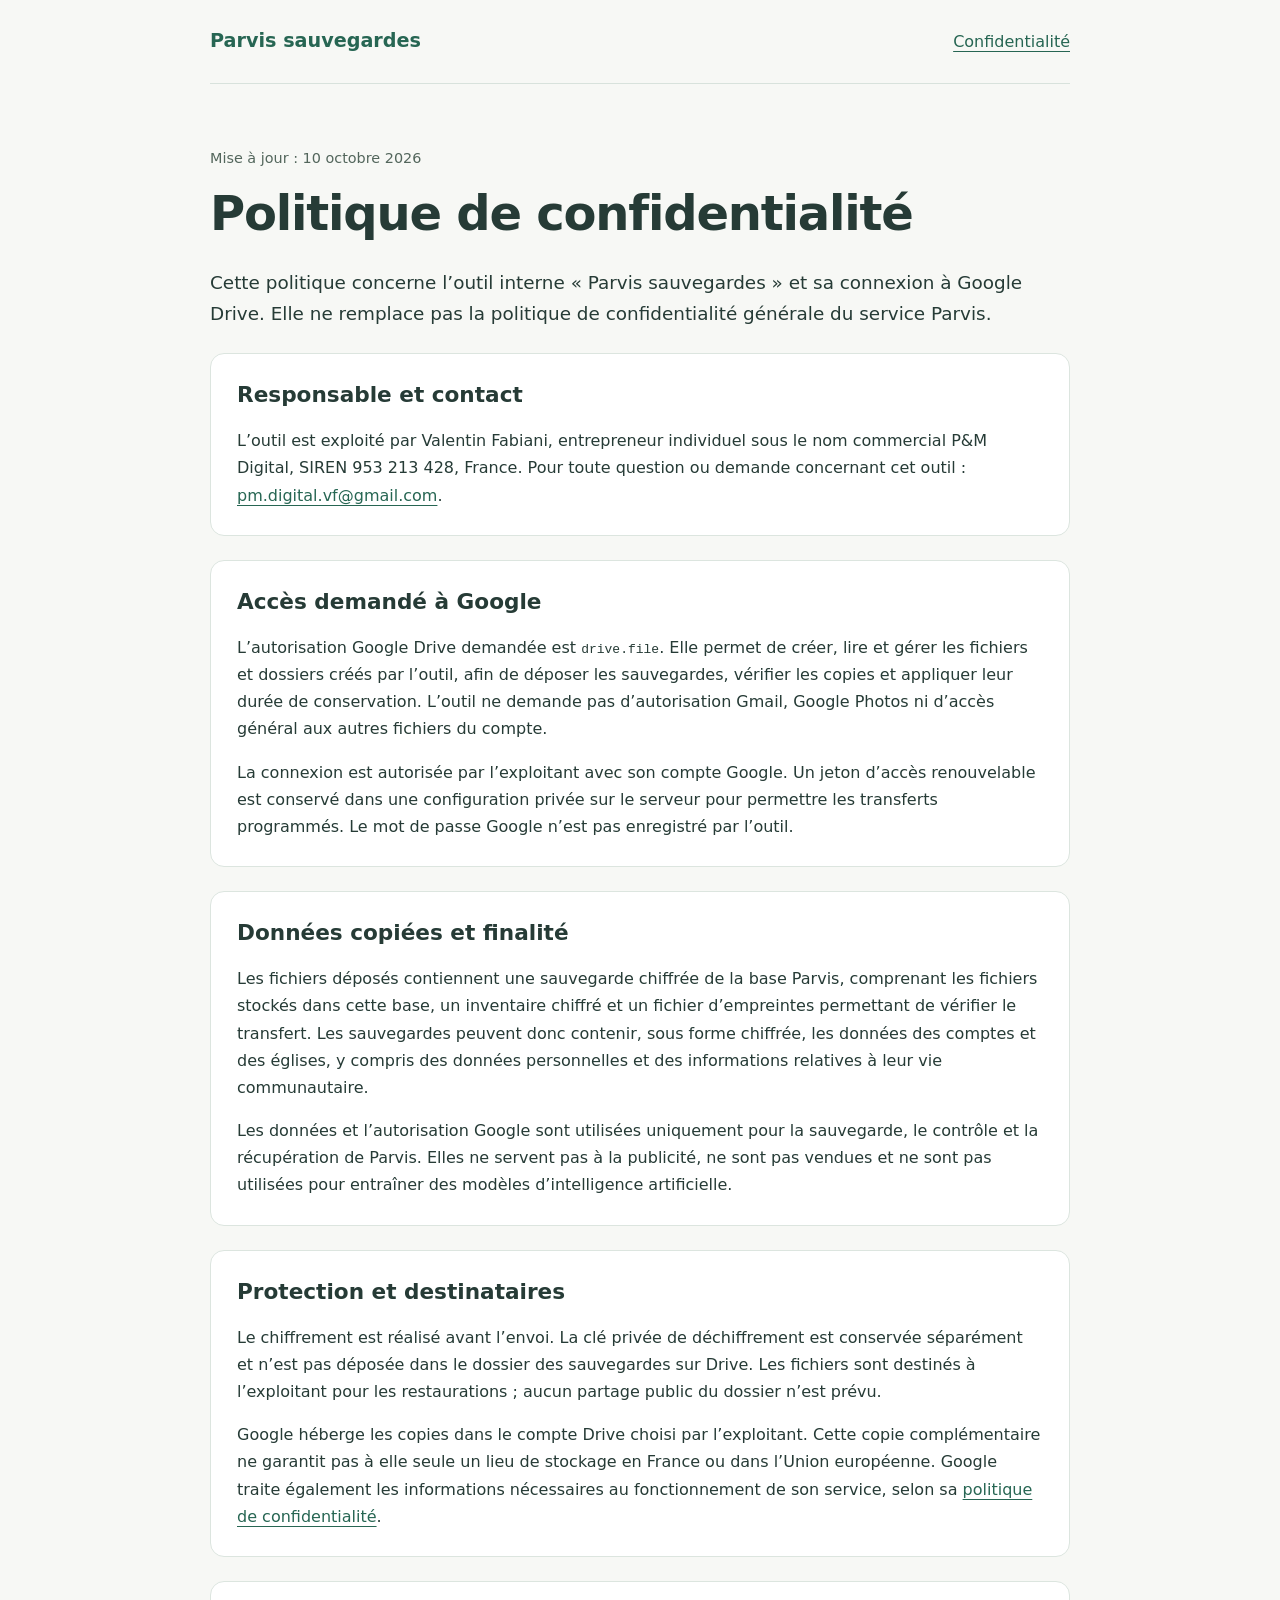
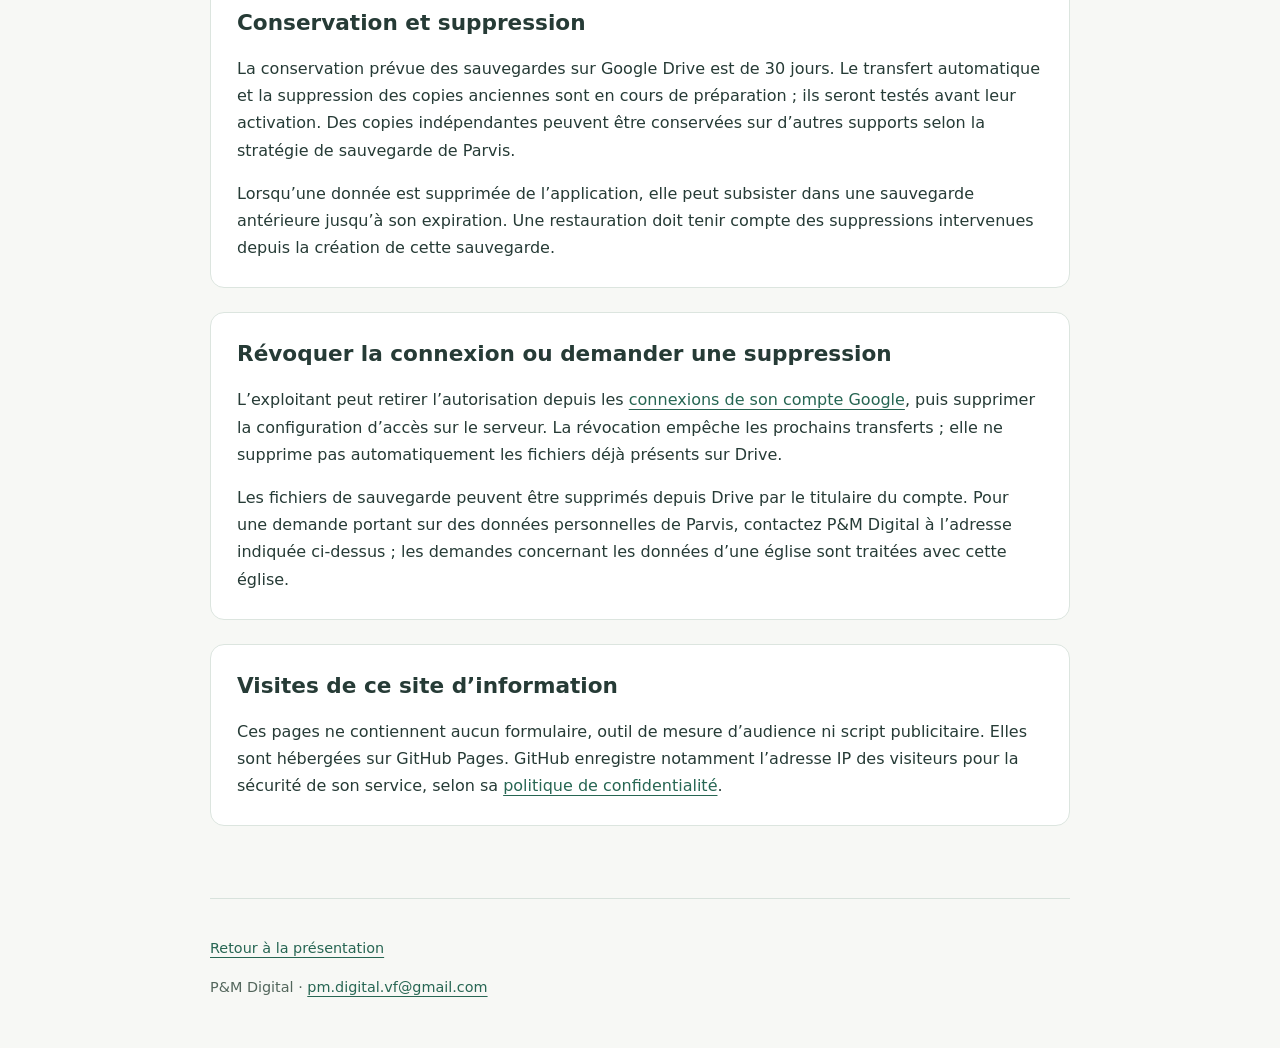
==== confidentialite.html @ 1f5f5842 "Publier les informations et la confidentialité de Parvis sauvegardes" ====
<!doctype html>
<html lang="fr">
<head>
  <meta charset="utf-8">
  <meta name="viewport" content="width=device-width, initial-scale=1">
  <meta name="description" content="Utilisation des données et de l’autorisation Google Drive par Parvis sauvegardes.">
  <title>Confidentialité · Parvis sauvegardes</title>
  <link rel="stylesheet" href="style.css">
</head>
<body>
  <header><a class="brand" href="./">Parvis sauvegardes</a><nav aria-label="Navigation"><a href="confidentialite.html" aria-current="page">Confidentialité</a></nav></header>
  <main>
    <p class="eyebrow">Mise à jour : 10 octobre 2026</p>
    <h1>Politique de confidentialité</h1>
    <p class="intro">Cette politique concerne l’outil interne « Parvis sauvegardes » et sa connexion à Google Drive. Elle ne remplace pas la politique de confidentialité générale du service Parvis.</p>
    <section><h2>Responsable et contact</h2><p>L’outil est exploité par Valentin Fabiani, entrepreneur individuel sous le nom commercial P&amp;M Digital, SIREN 953 213 428, France. Pour toute question ou demande concernant cet outil : <a href="mailto:pm.digital.vf@gmail.com">pm.digital.vf@gmail.com</a>.</p></section>
    <section><h2>Accès demandé à Google</h2><p>L’autorisation Google Drive demandée est <code>drive.file</code>. Elle permet de créer, lire et gérer les fichiers et dossiers créés par l’outil, afin de déposer les sauvegardes, vérifier les copies et appliquer leur durée de conservation. L’outil ne demande pas d’autorisation Gmail, Google Photos ni d’accès général aux autres fichiers du compte.</p><p>La connexion est autorisée par l’exploitant avec son compte Google. Un jeton d’accès renouvelable est conservé dans une configuration privée sur le serveur pour permettre les transferts programmés. Le mot de passe Google n’est pas enregistré par l’outil.</p></section>
    <section><h2>Données copiées et finalité</h2><p>Les fichiers déposés contiennent une sauvegarde chiffrée de la base Parvis, comprenant les fichiers stockés dans cette base, un inventaire chiffré et un fichier d’empreintes permettant de vérifier le transfert. Les sauvegardes peuvent donc contenir, sous forme chiffrée, les données des comptes et des églises, y compris des données personnelles et des informations relatives à leur vie communautaire.</p><p>Les données et l’autorisation Google sont utilisées uniquement pour la sauvegarde, le contrôle et la récupération de Parvis. Elles ne servent pas à la publicité, ne sont pas vendues et ne sont pas utilisées pour entraîner des modèles d’intelligence artificielle.</p></section>
    <section><h2>Protection et destinataires</h2><p>Le chiffrement est réalisé avant l’envoi. La clé privée de déchiffrement est conservée séparément et n’est pas déposée dans le dossier des sauvegardes sur Drive. Les fichiers sont destinés à l’exploitant pour les restaurations ; aucun partage public du dossier n’est prévu.</p><p>Google héberge les copies dans le compte Drive choisi par l’exploitant. Cette copie complémentaire ne garantit pas à elle seule un lieu de stockage en France ou dans l’Union européenne. Google traite également les informations nécessaires au fonctionnement de son service, selon sa <a href="https://policies.google.com/privacy">politique de confidentialité</a>.</p></section>
    <section><h2>Conservation et suppression</h2><p>La conservation prévue des sauvegardes sur Google Drive est de 30 jours. Le transfert automatique et la suppression des copies anciennes sont en cours de préparation ; ils seront testés avant leur activation. Des copies indépendantes peuvent être conservées sur d’autres supports selon la stratégie de sauvegarde de Parvis.</p><p>Lorsqu’une donnée est supprimée de l’application, elle peut subsister dans une sauvegarde antérieure jusqu’à son expiration. Une restauration doit tenir compte des suppressions intervenues depuis la création de cette sauvegarde.</p></section>
    <section><h2>Révoquer la connexion ou demander une suppression</h2><p>L’exploitant peut retirer l’autorisation depuis les <a href="https://myaccount.google.com/connections">connexions de son compte Google</a>, puis supprimer la configuration d’accès sur le serveur. La révocation empêche les prochains transferts ; elle ne supprime pas automatiquement les fichiers déjà présents sur Drive.</p><p>Les fichiers de sauvegarde peuvent être supprimés depuis Drive par le titulaire du compte. Pour une demande portant sur des données personnelles de Parvis, contactez P&amp;M Digital à l’adresse indiquée ci-dessus ; les demandes concernant les données d’une église sont traitées avec cette église.</p></section>
    <section><h2>Visites de ce site d’information</h2><p>Ces pages ne contiennent aucun formulaire, outil de mesure d’audience ni script publicitaire. Elles sont hébergées sur GitHub Pages. GitHub enregistre notamment l’adresse IP des visiteurs pour la sécurité de son service, selon sa <a href="https://docs.github.com/en/site-policy/privacy-policies/github-general-privacy-statement">politique de confidentialité</a>.</p></section>
  </main>
  <footer><p><a href="./">Retour à la présentation</a></p><p>P&amp;M Digital · <a href="mailto:pm.digital.vf@gmail.com">pm.digital.vf@gmail.com</a></p></footer>
</body>
</html>
---- style.css ----
:root { color-scheme: light; font-family: system-ui, sans-serif; color: #263b36; background: #f7f8f5; }
* { box-sizing: border-box; }
body { margin: 0; line-height: 1.7; }
header, main, footer { width: min(860px, calc(100% - 40px)); margin: auto; }
header { display: flex; justify-content: space-between; gap: 20px; align-items: center; padding: 25px 0; border-bottom: 1px solid #d8e2dc; }
a { color: #276653; text-underline-offset: 4px; }
.brand { font-size: 1.2rem; font-weight: 750; text-decoration: none; }
main { padding: 48px 0; }
h1 { font-size: clamp(2rem, 5vw, 3rem); line-height: 1.2; letter-spacing: -.025em; max-width: 760px; margin: 12px 0 24px; }
h2 { font-size: 1.35rem; line-height: 1.35; margin-top: 0; }
.eyebrow { color: #53665c; font-size: .9rem; }
.intro { font-size: 1.15rem; }
section { padding: 26px; margin: 24px 0; background: #fff; border: 1px solid #dce5df; border-radius: 14px; }
section p:last-child { margin-bottom: 0; }
.button { display: inline-block; border-radius: 8px; padding: 12px 18px; background: #276653; color: #fff; text-decoration: none; }
footer { padding: 22px 0 34px; border-top: 1px solid #d8e2dc; font-size: .9rem; color: #53665c; }
code { overflow-wrap: anywhere; }
a:focus-visible { outline: 3px solid #bd762c; outline-offset: 4px; }
@media (max-width: 500px) { header { align-items: flex-start; flex-direction: column; gap: 8px; } main { padding-top: 28px; } section { padding: 20px; } }
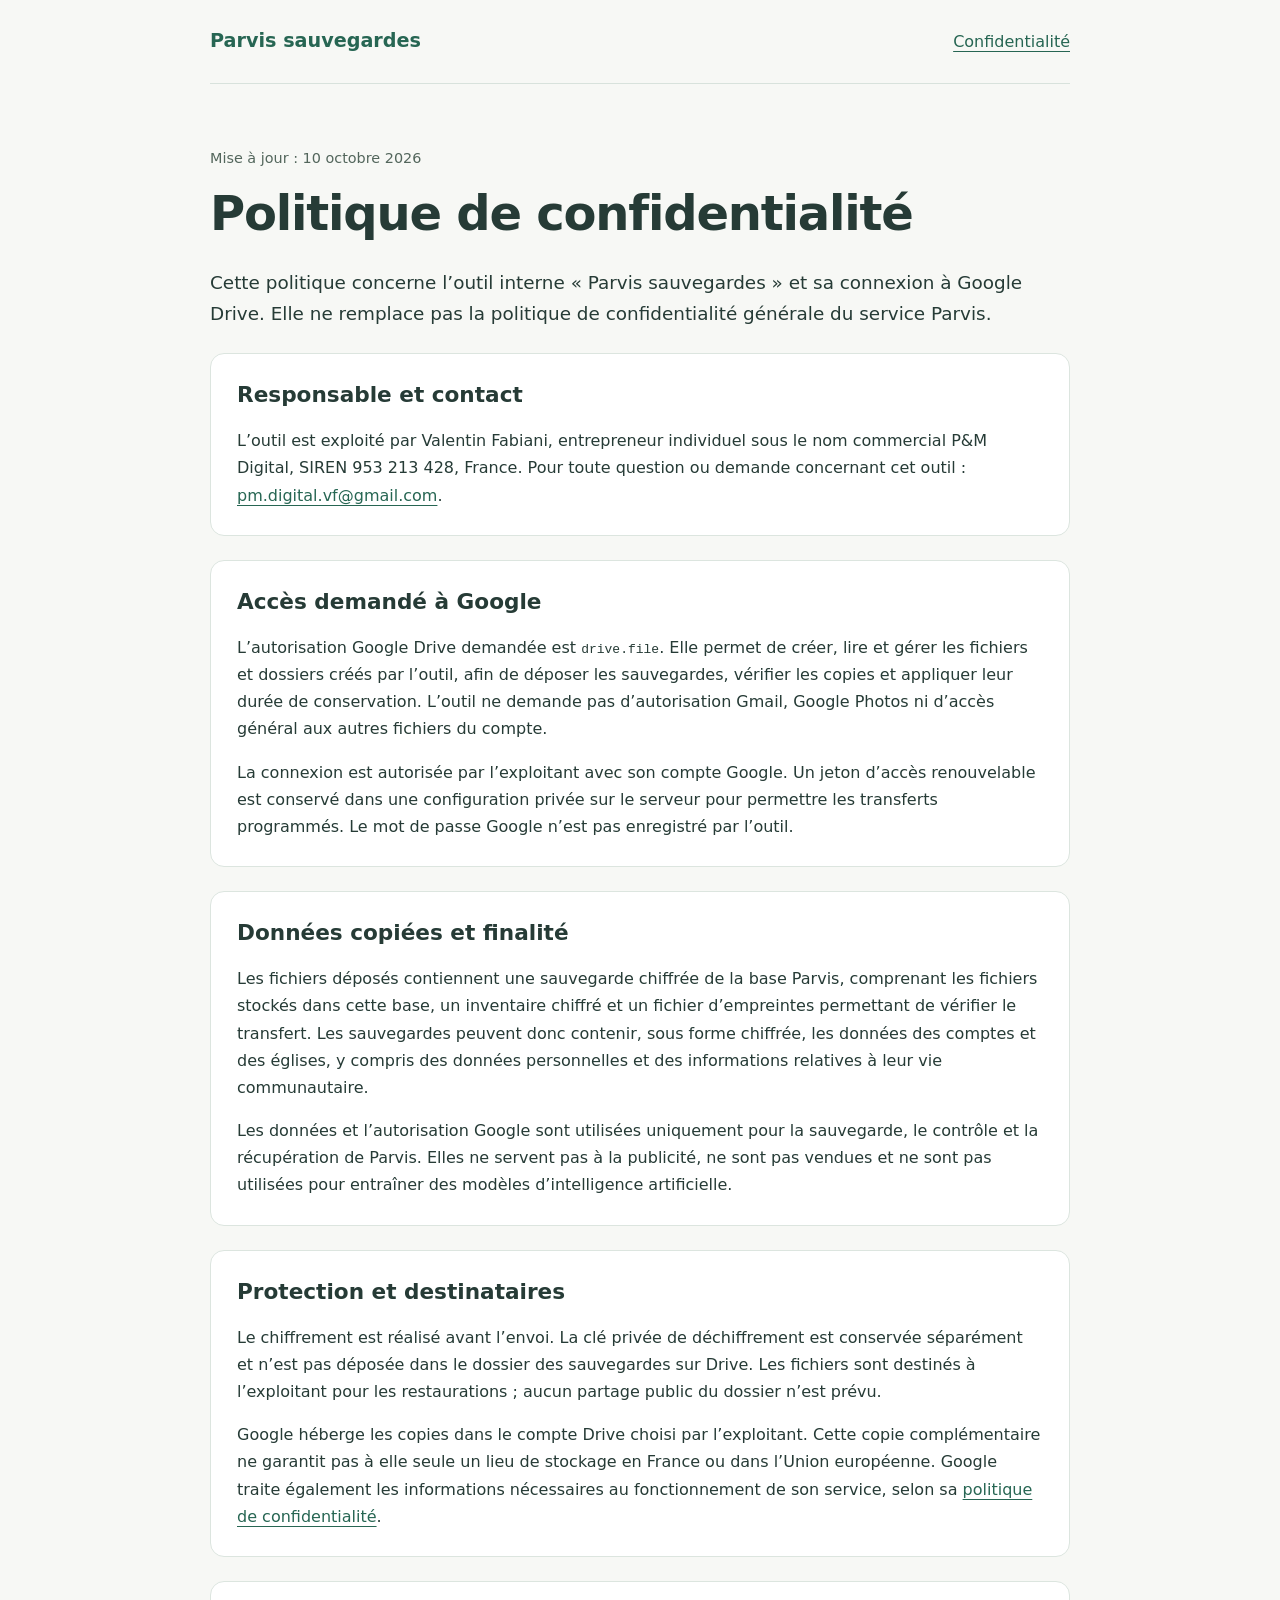
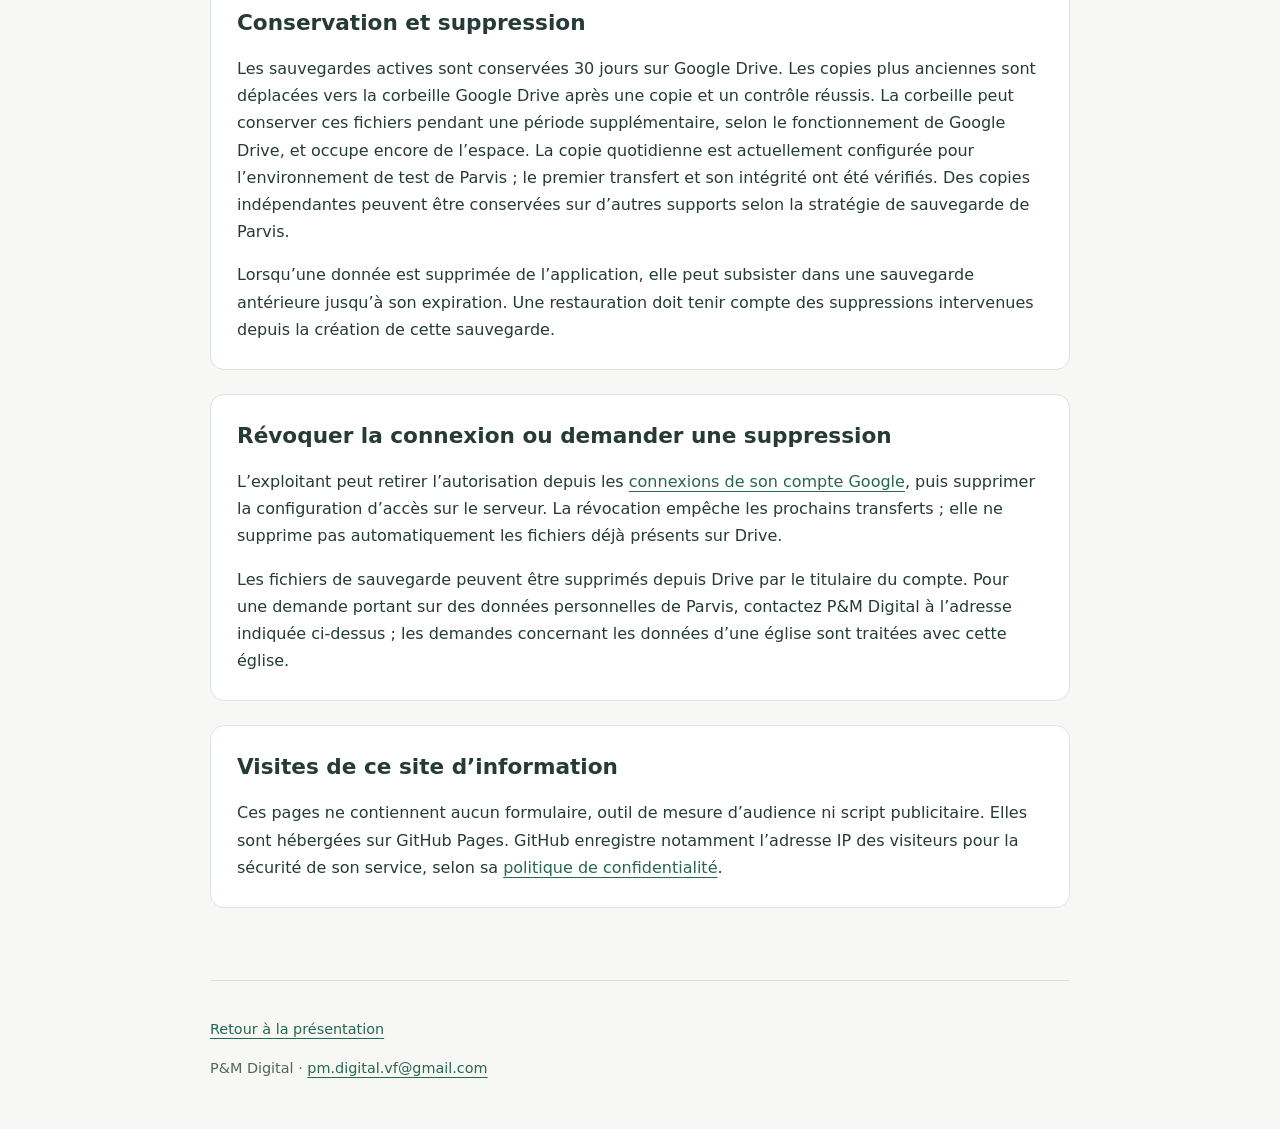
==== commit dd5ad8b3: "Documenter la copie Drive testée et la conservation avec corbeille" ====
--- a/confidentialite.html
+++ b/confidentialite.html
@@ -17,7 +17,7 @@
     <section><h2>Accès demandé à Google</h2><p>L’autorisation Google Drive demandée est <code>drive.file</code>. Elle permet de créer, lire et gérer les fichiers et dossiers créés par l’outil, afin de déposer les sauvegardes, vérifier les copies et appliquer leur durée de conservation. L’outil ne demande pas d’autorisation Gmail, Google Photos ni d’accès général aux autres fichiers du compte.</p><p>La connexion est autorisée par l’exploitant avec son compte Google. Un jeton d’accès renouvelable est conservé dans une configuration privée sur le serveur pour permettre les transferts programmés. Le mot de passe Google n’est pas enregistré par l’outil.</p></section>
     <section><h2>Données copiées et finalité</h2><p>Les fichiers déposés contiennent une sauvegarde chiffrée de la base Parvis, comprenant les fichiers stockés dans cette base, un inventaire chiffré et un fichier d’empreintes permettant de vérifier le transfert. Les sauvegardes peuvent donc contenir, sous forme chiffrée, les données des comptes et des églises, y compris des données personnelles et des informations relatives à leur vie communautaire.</p><p>Les données et l’autorisation Google sont utilisées uniquement pour la sauvegarde, le contrôle et la récupération de Parvis. Elles ne servent pas à la publicité, ne sont pas vendues et ne sont pas utilisées pour entraîner des modèles d’intelligence artificielle.</p></section>
     <section><h2>Protection et destinataires</h2><p>Le chiffrement est réalisé avant l’envoi. La clé privée de déchiffrement est conservée séparément et n’est pas déposée dans le dossier des sauvegardes sur Drive. Les fichiers sont destinés à l’exploitant pour les restaurations ; aucun partage public du dossier n’est prévu.</p><p>Google héberge les copies dans le compte Drive choisi par l’exploitant. Cette copie complémentaire ne garantit pas à elle seule un lieu de stockage en France ou dans l’Union européenne. Google traite également les informations nécessaires au fonctionnement de son service, selon sa <a href="https://policies.google.com/privacy">politique de confidentialité</a>.</p></section>
-    <section><h2>Conservation et suppression</h2><p>La conservation prévue des sauvegardes sur Google Drive est de 30 jours. Le transfert automatique et la suppression des copies anciennes sont en cours de préparation ; ils seront testés avant leur activation. Des copies indépendantes peuvent être conservées sur d’autres supports selon la stratégie de sauvegarde de Parvis.</p><p>Lorsqu’une donnée est supprimée de l’application, elle peut subsister dans une sauvegarde antérieure jusqu’à son expiration. Une restauration doit tenir compte des suppressions intervenues depuis la création de cette sauvegarde.</p></section>
+    <section><h2>Conservation et suppression</h2><p>Les sauvegardes actives sont conservées 30 jours sur Google Drive. Les copies plus anciennes sont déplacées vers la corbeille Google Drive après une copie et un contrôle réussis. La corbeille peut conserver ces fichiers pendant une période supplémentaire, selon le fonctionnement de Google Drive, et occupe encore de l’espace. La copie quotidienne est actuellement configurée pour l’environnement de test de Parvis ; le premier transfert et son intégrité ont été vérifiés. Des copies indépendantes peuvent être conservées sur d’autres supports selon la stratégie de sauvegarde de Parvis.</p><p>Lorsqu’une donnée est supprimée de l’application, elle peut subsister dans une sauvegarde antérieure jusqu’à son expiration. Une restauration doit tenir compte des suppressions intervenues depuis la création de cette sauvegarde.</p></section>
     <section><h2>Révoquer la connexion ou demander une suppression</h2><p>L’exploitant peut retirer l’autorisation depuis les <a href="https://myaccount.google.com/connections">connexions de son compte Google</a>, puis supprimer la configuration d’accès sur le serveur. La révocation empêche les prochains transferts ; elle ne supprime pas automatiquement les fichiers déjà présents sur Drive.</p><p>Les fichiers de sauvegarde peuvent être supprimés depuis Drive par le titulaire du compte. Pour une demande portant sur des données personnelles de Parvis, contactez P&amp;M Digital à l’adresse indiquée ci-dessus ; les demandes concernant les données d’une église sont traitées avec cette église.</p></section>
     <section><h2>Visites de ce site d’information</h2><p>Ces pages ne contiennent aucun formulaire, outil de mesure d’audience ni script publicitaire. Elles sont hébergées sur GitHub Pages. GitHub enregistre notamment l’adresse IP des visiteurs pour la sécurité de son service, selon sa <a href="https://docs.github.com/en/site-policy/privacy-policies/github-general-privacy-statement">politique de confidentialité</a>.</p></section>
   </main>
